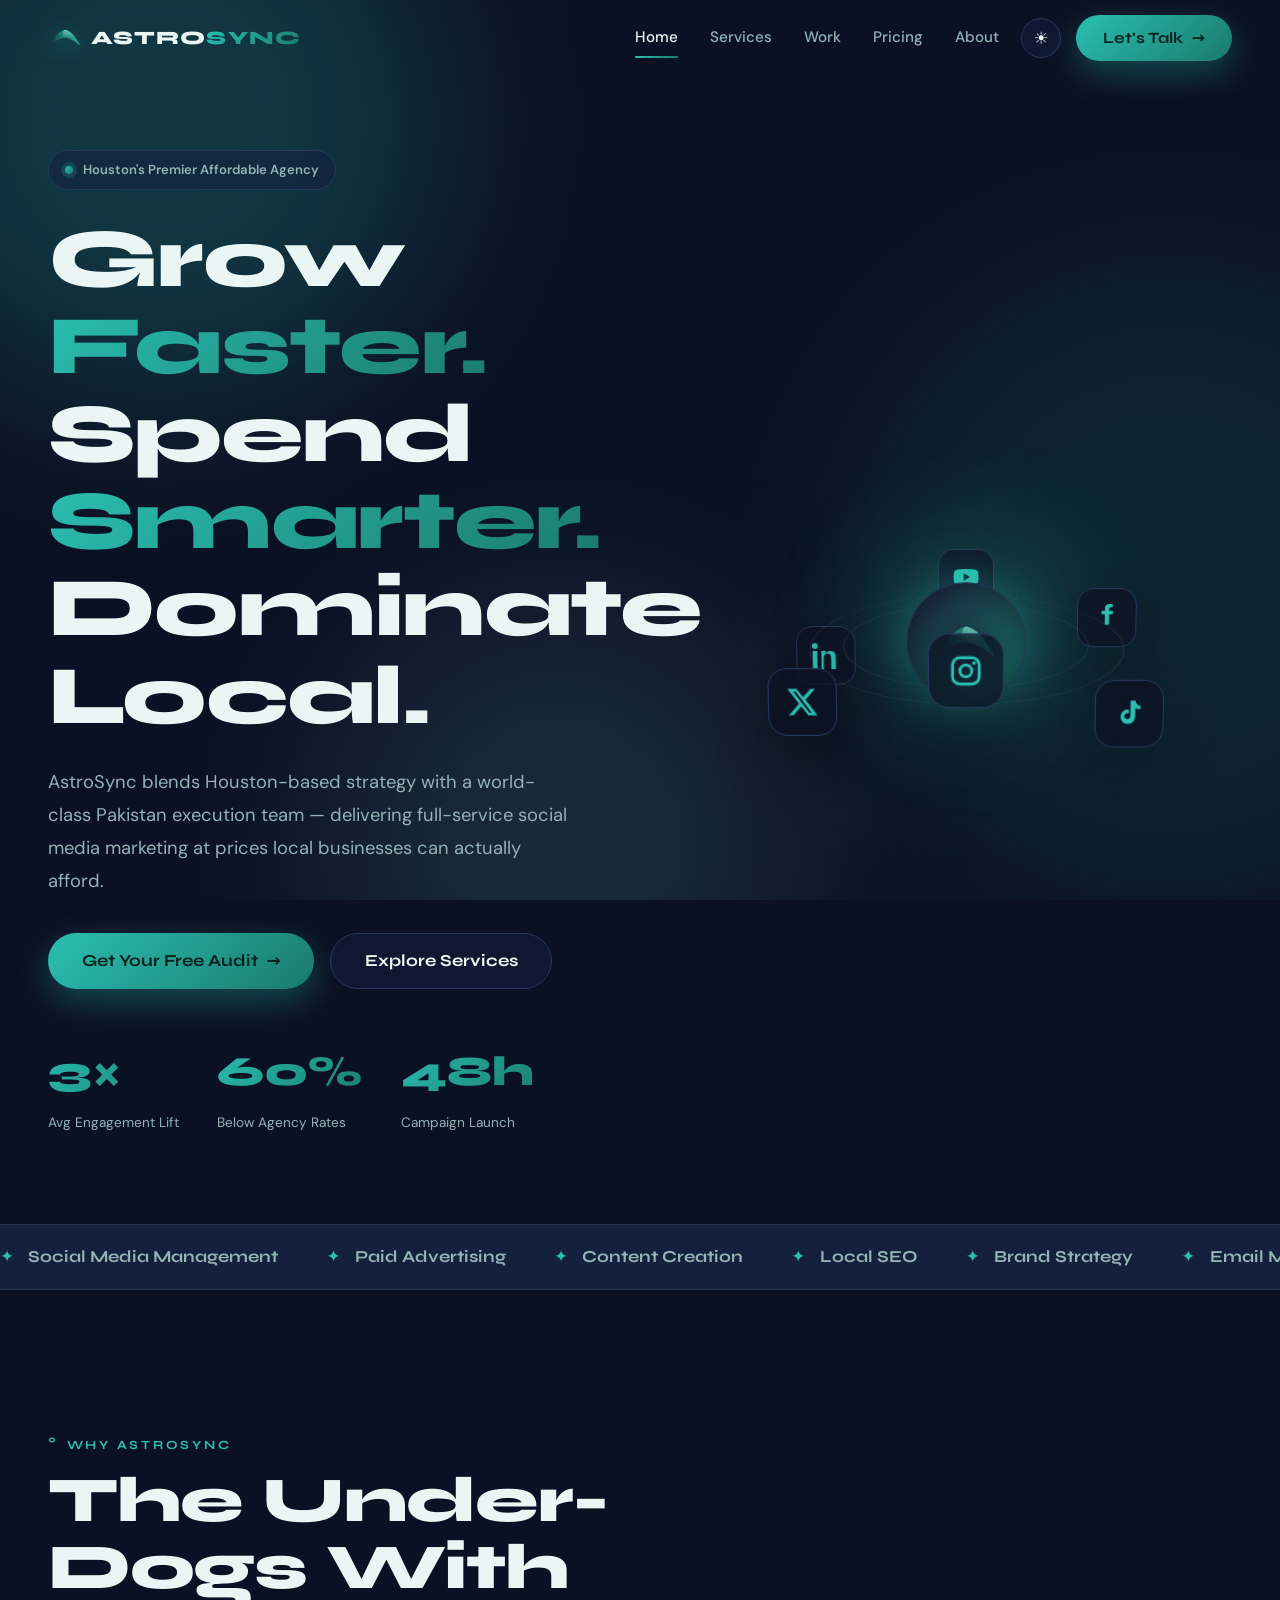
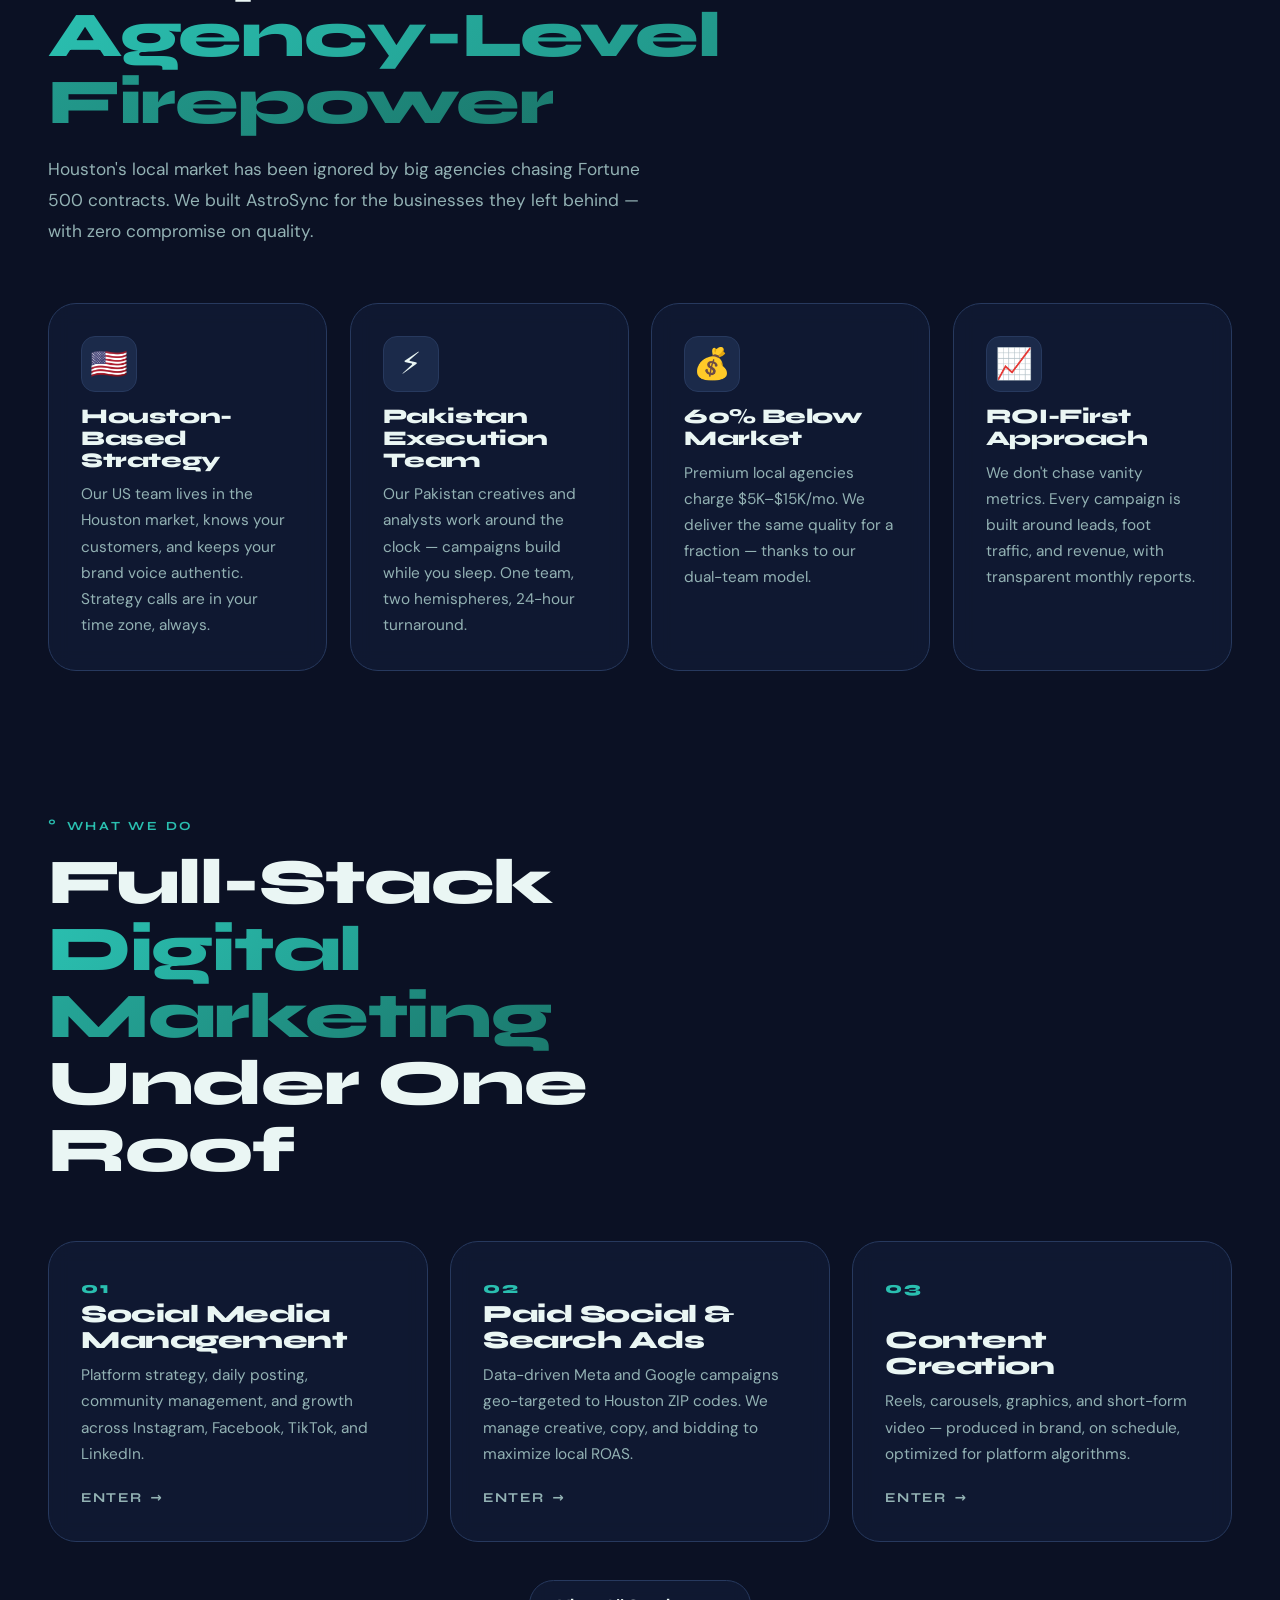
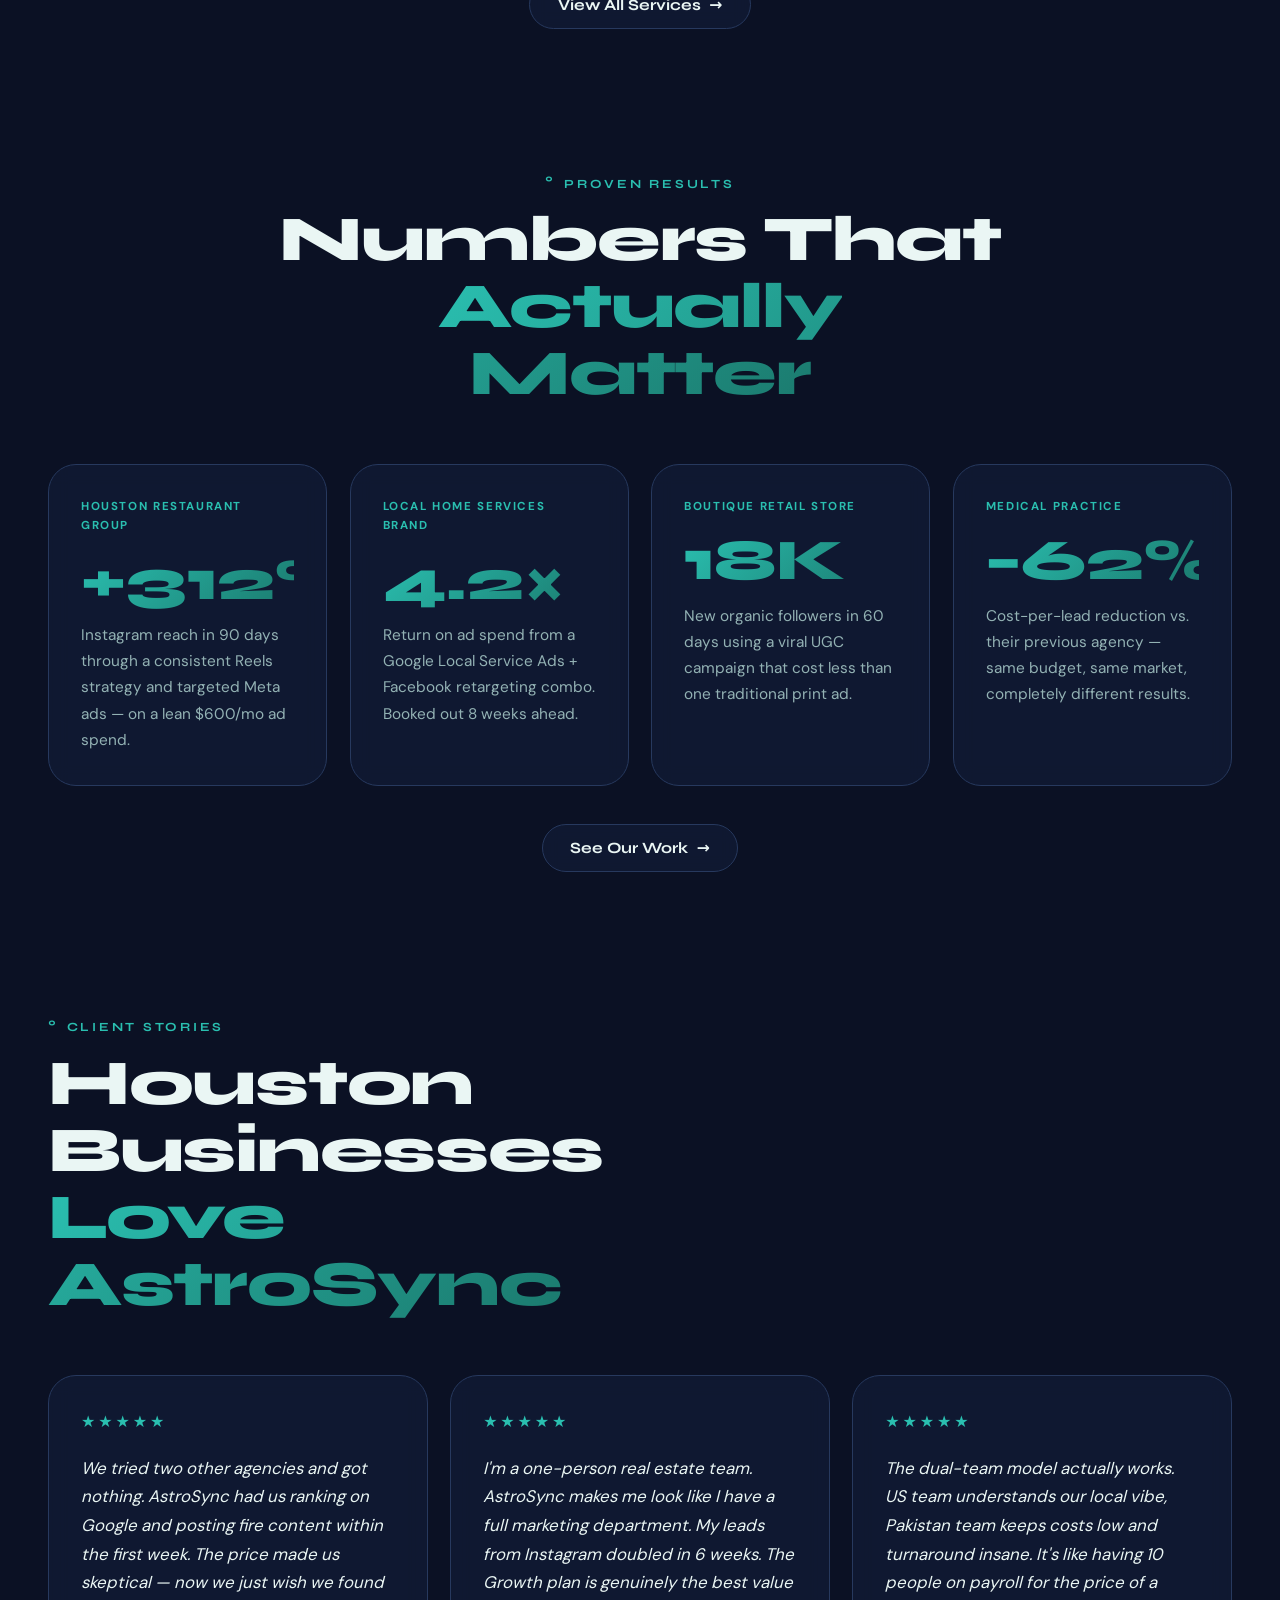
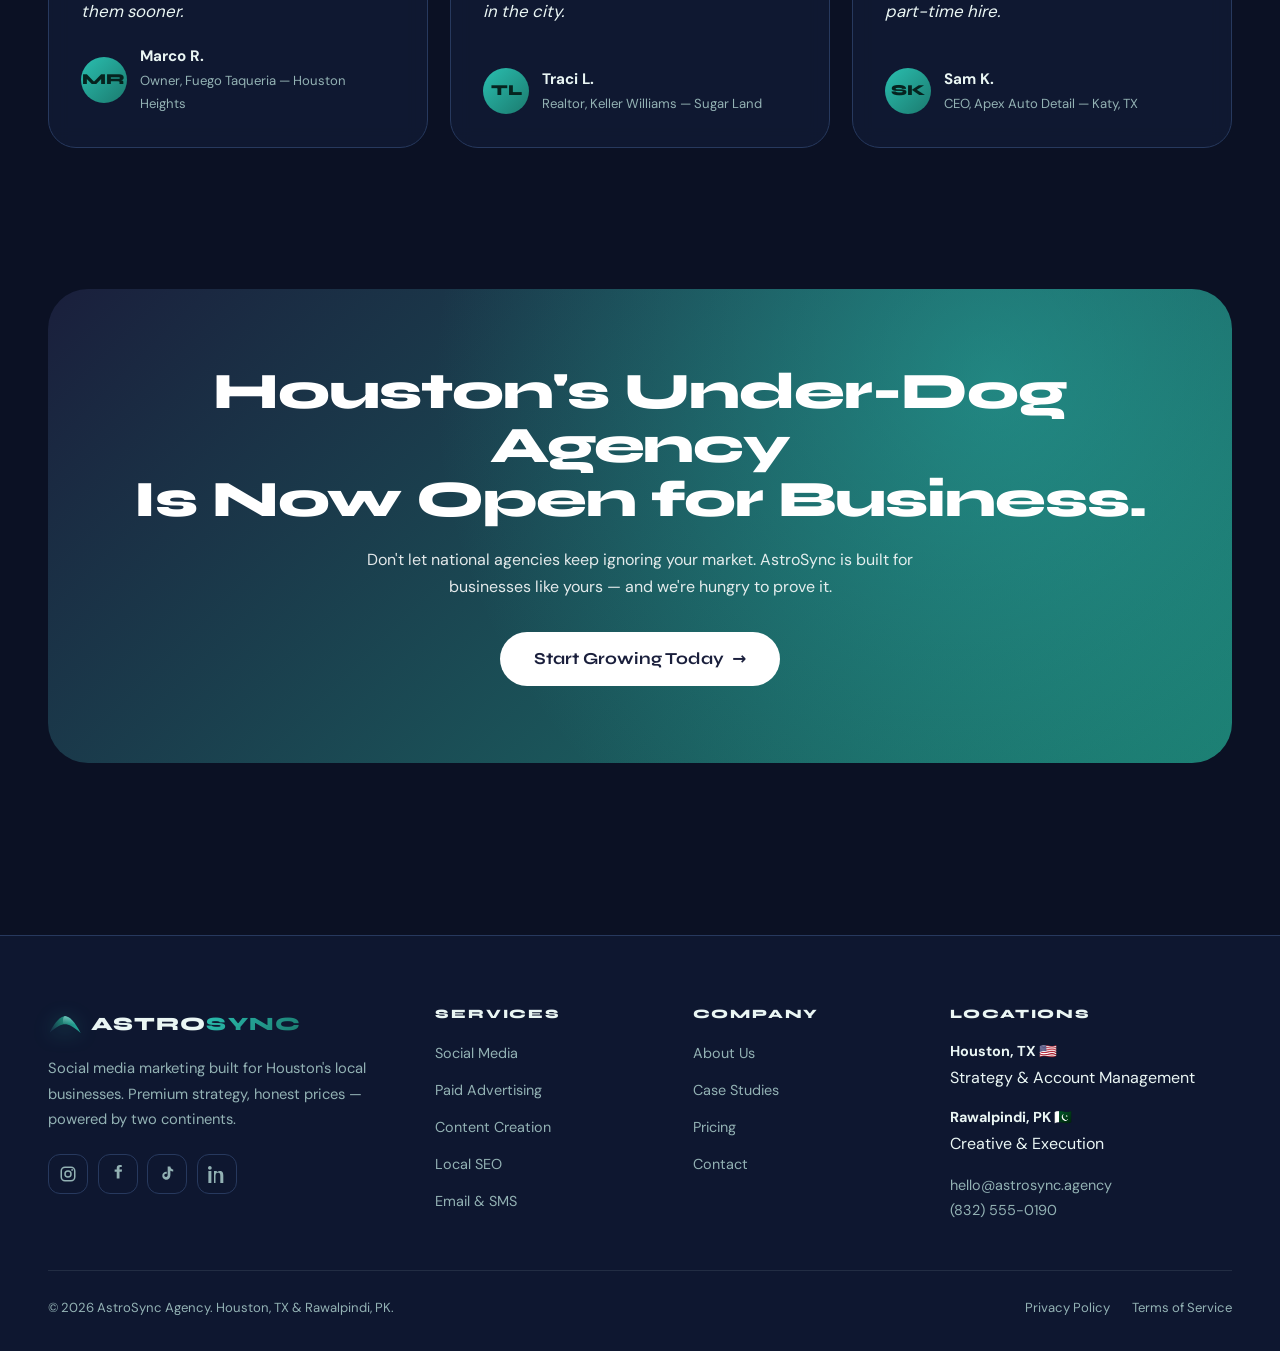
==== index.html @ 9858bcac "Add files via upload" ====
<!DOCTYPE html>
<html lang="en">
<head>
<meta charset="UTF-8">
<meta name="viewport" content="width=device-width, initial-scale=1.0">
<title>AstroSync — Houston Social Media Marketing Agency</title>
<meta name="description" content="AstroSync blends Houston strategy with a world-class execution team — full-service social media marketing at prices local businesses can actually afford.">
<link rel="icon" href="assets/mark.svg">
<script>try{document.documentElement.setAttribute('data-theme',localStorage.getItem('astrosync-theme')||'dark')}catch(e){document.documentElement.setAttribute('data-theme','dark')}</script>
<link rel="stylesheet" href="assets/site.css">
<noscript><style>body{opacity:1!important}</style></noscript>
</head>
<body data-page="home">

<div class="bg-orbs" aria-hidden="true"><span></span><span></span><span></span></div>

<!-- HERO -->
<header class="hero">
  <div class="container">
    <div class="hero-grid">
      <div>
        <div class="badge reveal"><span class="dot"></span><span data-bind="hero.badge">Houston's Premier Affordable Agency</span></div>
        <h1 class="reveal d1" data-rich="hero.title">Grow Faster.</h1>
        <p class="lead reveal d2" data-bind="hero.lead"></p>
        <div class="hero-ctas reveal d3">
          <a class="btn btn-primary btn-lg" data-attr="href:hero.ctaPrimary.href"><span data-bind="hero.ctaPrimary.label">Get Your Free Audit</span> <span class="arr">→</span></a>
          <a class="btn btn-outline btn-lg" data-attr="href:hero.ctaSecondary.href"><span data-bind="hero.ctaSecondary.label">Explore Services</span></a>
        </div>
        <div class="hero-stats" data-list="herostats"></div>
      </div>
      <div class="sphere-stage reveal d2" id="sphere" aria-hidden="true"></div>
    </div>
  </div>
</header>

<!-- TICKER -->
<div class="ticker" data-list="ticker" aria-hidden="true"></div>

<!-- WHY -->
<section class="section">
  <div class="container">
    <div class="section-head reveal">
      <span class="eyebrow" data-bind="why.eyebrow"></span>
      <h2 class="section-title" data-rich="why.title"></h2>
      <p class="section-sub" data-bind="why.sub"></p>
    </div>
    <div class="grid g-4" data-list="why"></div>
  </div>
</section>

<!-- SERVICES TEASER -->
<section class="section" style="padding-top:0">
  <div class="container">
    <div class="section-head reveal">
      <span class="eyebrow" data-bind="services.eyebrow"></span>
      <h2 class="section-title" data-rich="services.title"></h2>
    </div>
    <div class="grid g-3" data-list="services" data-limit="3" data-variant="teaser"></div>
    <div style="text-align:center;margin-top:2.4rem" class="reveal">
      <a class="btn btn-outline" href="services.html">View All Services <span class="arr">→</span></a>
    </div>
  </div>
</section>

<!-- RESULTS -->
<section class="section" style="padding-top:0">
  <div class="container">
    <div class="section-head center reveal">
      <span class="eyebrow" data-bind="results.eyebrow"></span>
      <h2 class="section-title" data-rich="results.title"></h2>
    </div>
    <div class="grid g-4" data-list="results"></div>
    <div style="text-align:center;margin-top:2.4rem" class="reveal">
      <a class="btn btn-outline" href="work.html">See Our Work <span class="arr">→</span></a>
    </div>
  </div>
</section>

<!-- TESTIMONIALS -->
<section class="section" style="padding-top:0">
  <div class="container">
    <div class="section-head reveal">
      <span class="eyebrow" data-bind="testimonials.eyebrow"></span>
      <h2 class="section-title" data-rich="testimonials.title"></h2>
    </div>
    <div class="grid g-3" data-list="testimonials" data-limit="3"></div>
  </div>
</section>

<!-- CTA -->
<section class="section cta-band" style="padding-top:0">
  <div class="container">
    <div class="cta-inner reveal">
      <h2 data-rich="cta.title"></h2>
      <p data-bind="cta.text"></p>
      <a class="btn btn-white btn-lg" data-attr="href:cta.href"><span data-bind="cta.button">Start Growing Today</span> <span class="arr">→</span></a>
    </div>
  </div>
</section>

<script src="assets/content.js"></script>
<script src="assets/site.js"></script>
</body>
</html>
---- assets/site.css ----
@import url('fonts/fonts.css');

/* ============================================================
   ASTROSYNC — design system (teal · navy · mint, matched to logo)
   Dark-first with a light toggle. Shared across all pages.
   Colors are driven by CSS variables so the admin panel can
   override the brand palette at runtime.
   ============================================================ */

:root {
  /* Brand palette (overridable by admin via --brand-* ) */
  --brand-teal:   #2ABFB0;
  --brand-deep:   #1B7A6E;
  --brand-navy:   #1A1F3C;
  --brand-mint:   #E0F4F2;

  --teal:  var(--brand-teal);
  --deep:  var(--brand-deep);
  --navy:  var(--brand-navy);
  --mint:  var(--brand-mint);

  --grad-brand: linear-gradient(135deg, var(--brand-teal), var(--brand-deep));
  --grad-deep:  linear-gradient(135deg, var(--brand-navy), var(--brand-deep));
  --grad-soft:  linear-gradient(135deg, var(--brand-teal), #7AD9CE);

  --font-display: 'Syne', ui-sans-serif, system-ui, sans-serif;
  --font-body:    'DM Sans', ui-sans-serif, system-ui, -apple-system, sans-serif;
  --ease-expo: cubic-bezier(0.16, 1, 0.3, 1);

  --r-sm: 12px; --r-md: 18px; --r-lg: 28px; --r-xl: 40px;
  --maxw: 1240px; --pad: 28px;
}

/* THEME: dark (default) */
:root, [data-theme="dark"] {
  --bg:            #0B1124;
  --bg-2:          #0E1730;
  --surface:       #14203C;
  --surface-raised:#1B2A4A;
  --border:        #27395E;
  --border-soft:   rgba(207,231,228,.10);
  --text:          #EAF6F4;
  --text-muted:    #93B2B4;
  --glass:         rgba(20,32,60,.55);
  --glass-strong:  rgba(11,17,36,.74);
  --shadow:        0 30px 80px rgba(0,0,0,.5);
  --accent:        var(--brand-teal);
  --cta-hover:     var(--brand-deep);
  --orb-1:         rgba(42,191,176,.22);
  --orb-2:         rgba(27,122,110,.20);
  --orb-3:         rgba(122,217,206,.12);
  --brand-ink:     #EAF6F4;       /* wordmark color */
  --on-brand:      #06231F;       /* text on teal buttons */
}

/* THEME: light */
[data-theme="light"] {
  --bg:            #EEF8F8;
  --bg-2:          #FFFFFF;
  --surface:       #FFFFFF;
  --surface-raised:#E0F4F2;
  --border:        #CDE7E4;
  --border-soft:   rgba(26,31,60,.10);
  --text:          #0F1623;
  --text-muted:    #5A7470;
  --glass:         rgba(255,255,255,.66);
  --glass-strong:  rgba(255,255,255,.84);
  --shadow:        0 24px 64px rgba(27,122,110,.18);
  --accent:        var(--brand-deep);
  --cta-hover:     var(--brand-navy);
  --orb-1:         rgba(42,191,176,.16);
  --orb-2:         rgba(27,122,110,.12);
  --orb-3:         rgba(122,217,206,.18);
  --brand-ink:     #1A1F3C;
  --on-brand:      #FFFFFF;
}

/* ---------------- Base ---------------- */
*, *::before, *::after { box-sizing: border-box; margin: 0; padding: 0; }
html { scroll-behavior: smooth; font-size: 16px; -webkit-text-size-adjust: 100%; }
@media (prefers-reduced-motion: reduce) {
  html { scroll-behavior: auto; }
  *, *::before, *::after { animation-duration: .001ms !important; animation-iteration-count: 1 !important; transition-duration: .001ms !important; }
}
body {
  background: var(--bg); color: var(--text); font-family: var(--font-body);
  line-height: 1.7; overflow-x: hidden; -webkit-font-smoothing: antialiased;
  transition: background .5s var(--ease-expo), color .5s var(--ease-expo);
}
img { max-width: 100%; display: block; }
a { color: inherit; text-decoration: none; }
button { cursor: pointer; font-family: inherit; color: inherit; background: none; border: none; }
ul { list-style: none; }
::selection { background: var(--brand-teal); color: #06231F; }
::-webkit-scrollbar { width: 9px; height: 9px; }
::-webkit-scrollbar-track { background: var(--bg-2); }
::-webkit-scrollbar-thumb { background: var(--grad-brand); border-radius: 99px; }

.container { max-width: var(--maxw); margin: 0 auto; padding: 0 var(--pad); }

/* Ambient orbs */
.bg-orbs { position: fixed; inset: 0; z-index: -1; overflow: hidden; pointer-events: none; }
.bg-orbs span { position: absolute; border-radius: 50%; filter: blur(90px); animation: breathe 9s var(--ease-expo) infinite alternate; }
.bg-orbs span:nth-child(1){ width: 560px; height: 560px; background: var(--orb-1); top: -160px; left: -120px; }
.bg-orbs span:nth-child(2){ width: 620px; height: 620px; background: var(--orb-2); top: 30%; right: -200px; animation-delay: -3s; }
.bg-orbs span:nth-child(3){ width: 480px; height: 480px; background: var(--orb-3); bottom: -180px; left: 25%; animation-delay: -6s; }
@keyframes breathe { from { transform: translateY(0) scale(1); opacity: .7; } to { transform: translateY(-30px) scale(1.12); opacity: 1; } }

/* ---------------- Typography ---------------- */
h1, h2, h3, h4 { font-family: var(--font-display); font-weight: 800; line-height: 1.05; letter-spacing: -.02em; }
.grad-text { background: var(--grad-brand); -webkit-background-clip: text; background-clip: text; -webkit-text-fill-color: transparent; color: transparent; }
.eyebrow { display: inline-flex; align-items: center; gap: .5rem; font-family: var(--font-display); font-weight: 700; font-size: .78rem; letter-spacing: .22em; text-transform: uppercase; color: var(--accent); }
.eyebrow::before { content: "°"; font-size: 1.4em; line-height: 0; color: var(--brand-teal); }
.section-title { font-size: clamp(2.1rem, 5.2vw, 4rem); margin: .6rem 0 1.1rem; }
.section-sub { color: var(--text-muted); font-size: 1.08rem; max-width: 620px; line-height: 1.8; }
.section { padding: clamp(72px, 11vw, 150px) 0; position: relative; }
.section-head { max-width: 760px; margin-bottom: 3.5rem; }
.center { text-align: center; margin-inline: auto; }

/* ---------------- Buttons ---------------- */
.btn { display: inline-flex; align-items: center; gap: .55rem; font-family: var(--font-display); font-weight: 700; font-size: .98rem; padding: .95rem 1.7rem; border-radius: 99px; line-height: 1; transition: transform .35s var(--ease-expo), box-shadow .35s var(--ease-expo), background .3s, color .3s, border-color .3s; white-space: nowrap; }
.btn .arr { transition: transform .35s var(--ease-expo); }
.btn:hover .arr { transform: translateX(4px); }
.btn-primary { background: var(--grad-brand); color: var(--on-brand); box-shadow: 0 12px 34px rgba(42,191,176,.32); }
.btn-primary:hover { transform: translateY(-3px); box-shadow: 0 20px 50px rgba(27,122,110,.42); }
.btn-outline { border: 1.5px solid var(--border); color: var(--text); background: var(--glass); backdrop-filter: blur(8px); }
.btn-outline:hover { transform: translateY(-3px); border-color: var(--brand-teal); color: var(--brand-teal); }
.btn-lg { padding: 1.15rem 2.1rem; font-size: 1.05rem; }

/* ---------------- NAV ---------------- */
.site-nav { position: fixed; top: 0; left: 0; right: 0; z-index: 100; transition: background .4s var(--ease-expo), border-color .4s; border-bottom: 1px solid transparent; }
.site-nav.scrolled { background: var(--glass-strong); backdrop-filter: blur(18px) saturate(150%); border-bottom-color: var(--border-soft); }
.nav-inner { display: flex; align-items: center; gap: 1.4rem; height: 76px; }
.brand { display: flex; align-items: center; gap: .55rem; margin-right: auto; }
.brand-mark { width: 34px; height: auto; filter: drop-shadow(0 4px 10px rgba(42,191,176,.35)); }
.brand-name { font-family: var(--font-display); font-weight: 800; font-size: 1.18rem; letter-spacing: .06em; color: var(--brand-ink); }
.nav-links { display: flex; align-items: center; gap: 2rem; }
.nav-links a { font-size: .95rem; font-weight: 500; color: var(--text-muted); position: relative; padding: .3rem 0; transition: color .3s; }
.nav-links a::after { content: ""; position: absolute; left: 0; bottom: -2px; height: 2px; width: 0; background: var(--grad-brand); border-radius: 2px; transition: width .35s var(--ease-expo); }
.nav-links a:hover, .nav-links a.active { color: var(--text); }
.nav-links a:hover::after, .nav-links a.active::after { width: 100%; }
.nav-actions { display: flex; align-items: center; gap: .9rem; }
.theme-toggle { width: 40px; height: 40px; border-radius: 50%; display: grid; place-items: center; border: 1px solid var(--border); background: var(--glass); font-size: 1.05rem; transition: transform .4s var(--ease-expo), border-color .3s; }
.theme-toggle:hover { transform: rotate(-20deg) scale(1.08); border-color: var(--brand-teal); }
.hamburger { display: none; flex-direction: column; gap: 5px; width: 44px; height: 44px; align-items: center; justify-content: center; }
.hamburger span { width: 24px; height: 2px; background: var(--text); border-radius: 2px; transition: transform .35s var(--ease-expo), opacity .25s; }
.hamburger.open span:nth-child(1){ transform: translateY(7px) rotate(45deg); }
.hamburger.open span:nth-child(2){ opacity: 0; }
.hamburger.open span:nth-child(3){ transform: translateY(-7px) rotate(-45deg); }

/* drawer */
.drawer { position: fixed; inset: 0; z-index: 200; visibility: hidden; }
.drawer.open { visibility: visible; }
.drawer-backdrop { position: absolute; inset: 0; background: rgba(0,0,0,.6); opacity: 0; transition: opacity .4s; backdrop-filter: blur(2px); }
.drawer.open .drawer-backdrop { opacity: 1; }
.drawer-panel { position: absolute; top: 0; right: 0; height: 100%; width: min(86vw, 360px); background: var(--bg-2); border-left: 1px solid var(--border); padding: 5.5rem 2rem 2rem; display: flex; flex-direction: column; gap: .4rem; transform: translateX(100%); transition: transform .5s var(--ease-expo); }
.drawer.open .drawer-panel { transform: translateX(0); }
.drawer-panel a { font-family: var(--font-display); font-weight: 700; font-size: 1.5rem; padding: .7rem 0; color: var(--text); border-bottom: 1px solid var(--border-soft); }
.drawer-panel a.active { color: var(--brand-teal); }
.drawer-close { position: absolute; top: 1.6rem; right: 1.6rem; font-size: 1.6rem; color: var(--text-muted); }
.drawer-panel .btn { margin-top: 1.4rem; justify-content: center; }

/* ---------------- Hero ---------------- */
.hero { position: relative; padding: 150px 0 90px; overflow: hidden; }
.hero-grid { display: grid; grid-template-columns: 1.1fr .9fr; gap: 3rem; align-items: center; }
.badge { display: inline-flex; align-items: center; gap: .6rem; padding: .5rem 1rem; border-radius: 99px; background: var(--glass); border: 1px solid var(--border); font-size: .82rem; font-weight: 600; color: var(--text-muted); margin-bottom: 1.6rem; backdrop-filter: blur(8px); }
.badge .dot { width: 8px; height: 8px; border-radius: 50%; background: var(--grad-brand); box-shadow: 0 0 0 4px rgba(42,191,176,.18); animation: pulse 2s infinite; }
@keyframes pulse { 50% { box-shadow: 0 0 0 9px rgba(42,191,176,0); } }
.hero h1 { font-size: clamp(2.6rem, 6.6vw, 5.2rem); }
.hero p.lead { color: var(--text-muted); font-size: 1.15rem; max-width: 520px; margin: 1.6rem 0 2.2rem; line-height: 1.8; }
.hero-ctas { display: flex; gap: 1rem; flex-wrap: wrap; }
.hero-stats { display: flex; gap: 2.4rem; margin-top: 3rem; flex-wrap: wrap; }
.stat .num { font-family: var(--font-display); font-weight: 800; font-size: clamp(1.8rem, 4vw, 2.6rem); background: var(--grad-brand); -webkit-background-clip: text; background-clip: text; -webkit-text-fill-color: transparent; }
.stat .label { color: var(--text-muted); font-size: .85rem; margin-top: .2rem; }

/* ---------------- 3D social sphere (hero) ---------------- */
.sphere-stage { perspective: 1100px; width: min(100%, 460px); aspect-ratio: 1; margin-inline: auto; display: grid; place-items: center; position: relative; }
.sphere-stage::before { content: ""; position: absolute; inset: 12%; border-radius: 50%; background: radial-gradient(circle at 50% 45%, var(--orb-1), transparent 65%); filter: blur(30px); }
.sphere { position: relative; width: 78%; height: 78%; transform-style: preserve-3d; transform: rotateX(-8deg); }
.orbit { position: absolute; inset: 0; transform-style: preserve-3d; animation: orbitspin 26s linear infinite; }
.orbit-item { position: absolute; top: 50%; left: 50%; width: 64px; height: 64px; margin: -32px; transform-style: preserve-3d; transform: rotateY(var(--a)) translateZ(var(--r, 175px)) translateY(var(--y, 0px)); }
.orbit-badge { width: 100%; height: 100%; transform: rotateY(calc(-1 * var(--a))); animation: orbitspin-rev 26s linear infinite; }
.sphere:hover .orbit, .sphere:hover .orbit-badge { animation-play-state: paused; }
@keyframes orbitspin { to { transform: rotateY(360deg); } }
@keyframes orbitspin-rev { to { transform: rotateY(-360deg); } }
.social-badge { width: 100%; height: 100%; border-radius: 18px; display: grid; place-items: center; background: var(--glass-strong); border: 1px solid var(--border); box-shadow: var(--shadow); backdrop-filter: blur(8px); transition: transform .3s var(--ease-expo); }
.social-badge:hover { transform: scale(1.12); }
.social-badge svg { width: 30px; height: 30px; }
.sphere-core { position: absolute; top: 50%; left: 50%; width: 120px; height: 120px; margin: -60px; border-radius: 50%; display: grid; place-items: center; background: var(--grad-deep); border: 1px solid var(--border); box-shadow: 0 0 50px rgba(42,191,176,.45), inset 0 0 30px rgba(0,0,0,.4); transform: translateZ(0); }
.sphere-core img { width: 64px; filter: drop-shadow(0 4px 10px rgba(0,0,0,.4)); }
.sphere-ring { position: absolute; inset: 4%; border: 1px solid var(--border-soft); border-radius: 50%; transform: rotateX(78deg); }
.sphere-ring.b { inset: 14%; transform: rotateX(78deg) rotateZ(60deg); }

/* page header (interior pages) */
.page-header { padding: 150px 0 30px; text-align: center; }
.page-header h1 { font-size: clamp(2.4rem, 6vw, 4.6rem); margin: .8rem auto 1.2rem; max-width: 14ch; }
.page-header p { color: var(--text-muted); font-size: 1.12rem; max-width: 600px; margin: 0 auto; }

/* ---------------- Ticker ---------------- */
.ticker { overflow: hidden; border-block: 1px solid var(--border-soft); padding: 1.1rem 0; background: var(--surface); }
.ticker-track { display: flex; gap: 3rem; width: max-content; animation: marquee 32s linear infinite; }
.ticker:hover .ticker-track { animation-play-state: paused; }
.ticker-item { display: inline-flex; align-items: center; gap: .9rem; font-family: var(--font-display); font-weight: 700; font-size: 1.05rem; color: var(--text-muted); white-space: nowrap; }
.ticker-item b { color: var(--brand-teal); }
@keyframes marquee { to { transform: translateX(-50%); } }

/* ---------------- Cards / grids ---------------- */
.grid { display: grid; gap: 1.4rem; }
.g-2 { grid-template-columns: repeat(2, 1fr); }
.g-3 { grid-template-columns: repeat(3, 1fr); }
.g-4 { grid-template-columns: repeat(4, 1fr); }
.card { background: var(--glass); border: 1px solid var(--border); border-radius: var(--r-lg); padding: 2rem; position: relative; overflow: hidden; backdrop-filter: blur(10px); transition: transform .45s var(--ease-expo), border-color .4s, box-shadow .45s var(--ease-expo); }
.card::before { content: ""; position: absolute; inset: 0; border-radius: inherit; padding: 1px; background: var(--grad-brand); -webkit-mask: linear-gradient(#000 0 0) content-box, linear-gradient(#000 0 0); -webkit-mask-composite: xor; mask-composite: exclude; opacity: 0; transition: opacity .4s; }
.card:hover { transform: translateY(-6px); box-shadow: var(--shadow); }
.card:hover::before { opacity: 1; }
.card h3 { font-size: 1.3rem; margin: .9rem 0 .6rem; }
.card p { color: var(--text-muted); font-size: .96rem; }
.card .icon { font-size: 1.9rem; width: 56px; height: 56px; border-radius: 14px; display: grid; place-items: center; background: var(--surface-raised); border: 1px solid var(--border); }

.svc-card { display: flex; flex-direction: column; min-height: 260px; }
.svc-num { font-family: var(--font-display); font-weight: 800; font-size: 1rem; color: var(--accent); letter-spacing: .1em; }
.svc-card h3 { margin-top: auto; font-size: 1.55rem; }
.svc-enter { display: inline-flex; align-items: center; gap: .5rem; margin-top: 1.2rem; font-family: var(--font-display); font-weight: 700; font-size: .85rem; letter-spacing: .12em; color: var(--text-muted); transition: color .3s, gap .3s var(--ease-expo); }
.svc-card:hover .svc-enter { color: var(--brand-teal); gap: .9rem; }
.tag { position: absolute; top: 1.4rem; right: 1.4rem; font-size: .68rem; font-weight: 700; letter-spacing: .08em; text-transform: uppercase; padding: .3rem .7rem; border-radius: 99px; background: var(--grad-brand); color: var(--on-brand); }

.stat-card .big { font-family: var(--font-display); font-weight: 800; font-size: clamp(2.6rem, 6vw, 3.6rem); background: var(--grad-brand); -webkit-background-clip: text; background-clip: text; -webkit-text-fill-color: transparent; line-height: 1; }
.stat-card .ctx { font-size: .72rem; letter-spacing: .14em; text-transform: uppercase; color: var(--accent); font-weight: 700; margin-bottom: 1rem; }

.steps { display: grid; gap: 1.2rem; }
.step { position: relative; padding-left: 5rem; }
.step .n { position: absolute; left: 0; top: 0; width: 56px; height: 56px; border-radius: 16px; display: grid; place-items: center; font-family: var(--font-display); font-weight: 800; font-size: 1.3rem; background: var(--surface); border: 1px solid var(--border); color: var(--accent); }
.step h3 { font-size: 1.3rem; margin-bottom: .4rem; }
.step p { color: var(--text-muted); }

.quote-card { display: flex; flex-direction: column; gap: 1.2rem; }
.stars { color: var(--brand-teal); letter-spacing: .18em; font-size: 1rem; }
.quote-card blockquote { font-size: 1.05rem; line-height: 1.7; color: var(--text); font-style: italic; }
.who { display: flex; align-items: center; gap: .8rem; margin-top: auto; }
.avatar { width: 46px; height: 46px; border-radius: 50%; display: grid; place-items: center; font-family: var(--font-display); font-weight: 800; color: var(--on-brand); background: var(--grad-brand); font-size: .95rem; }
.who .name { font-weight: 700; font-size: .95rem; }
.who .role { color: var(--text-muted); font-size: .82rem; }

.price-card { display: flex; flex-direction: column; }
.price-card.featured { border-color: var(--brand-teal); box-shadow: 0 0 0 1px var(--brand-teal), 0 24px 60px rgba(42,191,176,.2); transform: scale(1.03); }
.price-card.featured:hover { transform: scale(1.03) translateY(-6px); }
.plan-name { font-family: var(--font-display); font-weight: 700; font-size: 1rem; letter-spacing: .14em; text-transform: uppercase; color: var(--accent); }
.price { font-family: var(--font-display); font-weight: 800; font-size: 3.2rem; margin: .6rem 0 .1rem; line-height: 1; }
.price sup { font-size: 1.3rem; vertical-align: super; color: var(--text-muted); }
.per { color: var(--text-muted); font-size: .88rem; }
.feat-list { display: flex; flex-direction: column; gap: .7rem; margin: 1.6rem 0; }
.feat-list li { display: flex; align-items: flex-start; gap: .6rem; font-size: .95rem; color: var(--text-muted); }
.feat-list li::before { content: "✦"; color: var(--brand-teal); flex-shrink: 0; }
.price-card .btn { margin-top: auto; justify-content: center; }
.badge-pop { position: absolute; top: 1.2rem; right: 1.2rem; font-size: .66rem; font-weight: 700; letter-spacing: .1em; text-transform: uppercase; padding: .3rem .7rem; border-radius: 99px; background: var(--grad-brand); color: var(--on-brand); }

.faq { max-width: 800px; margin: 0 auto; display: flex; flex-direction: column; gap: .8rem; }
.faq-item { background: var(--glass); border: 1px solid var(--border); border-radius: var(--r-md); overflow: hidden; }
.faq-q { width: 100%; text-align: left; padding: 1.3rem 1.5rem; font-family: var(--font-display); font-weight: 700; font-size: 1.05rem; display: flex; justify-content: space-between; align-items: center; gap: 1rem; }
.faq-q .pm { color: var(--brand-teal); font-size: 1.4rem; transition: transform .35s var(--ease-expo); flex-shrink: 0; }
.faq-item.open .faq-q .pm { transform: rotate(45deg); }
.faq-a { max-height: 0; overflow: hidden; transition: max-height .4s var(--ease-expo); }
.faq-a p { padding: 0 1.5rem 1.4rem; color: var(--text-muted); }

.contact-grid { display: grid; grid-template-columns: .9fr 1.1fr; gap: 3rem; align-items: start; }
.info-row { display: flex; gap: .9rem; align-items: flex-start; margin-bottom: 1.2rem; }
.info-row .ico { width: 44px; height: 44px; border-radius: 12px; flex-shrink: 0; display: grid; place-items: center; background: var(--grad-brand); font-size: 1.1rem; }
.info-row b { display: block; font-size: .95rem; }
.info-row span { color: var(--text-muted); font-size: .85rem; }
.form { background: var(--glass); border: 1px solid var(--border); border-radius: var(--r-lg); padding: 2.2rem; backdrop-filter: blur(10px); }
.form-row { display: grid; grid-template-columns: 1fr 1fr; gap: 1rem; }
.field { display: flex; flex-direction: column; gap: .4rem; margin-bottom: 1.1rem; }
.field label { font-size: .82rem; font-weight: 600; color: var(--text-muted); }
.field input, .field select, .field textarea { background: var(--bg-2); border: 1px solid var(--border); border-radius: var(--r-sm); padding: .85rem 1rem; color: var(--text); font-family: inherit; font-size: .95rem; transition: border-color .3s, box-shadow .3s; }
.field textarea { min-height: 120px; resize: vertical; }
.field input:focus, .field select:focus, .field textarea:focus { outline: none; border-color: var(--brand-teal); box-shadow: 0 0 0 3px rgba(42,191,176,.18); }
.field.invalid input, .field.invalid select { border-color: #E8294A; }
.btn-submit { width: 100%; justify-content: center; background: var(--grad-brand); color: var(--on-brand); }
.btn-submit:hover { transform: translateY(-2px); box-shadow: 0 16px 40px rgba(42,191,176,.34); }
.btn-submit:disabled { opacity: 1; cursor: default; }

.cta-band { position: relative; overflow: hidden; }
.cta-inner { background: var(--grad-deep); border-radius: var(--r-xl); padding: clamp(3rem, 6vw, 5rem); text-align: center; position: relative; overflow: hidden; }
.cta-inner::after { content: ""; position: absolute; inset: 0; background: radial-gradient(circle at 80% 20%, rgba(42,191,176,.45), transparent 55%); }
.cta-inner > * { position: relative; z-index: 1; }
.cta-inner h2 { color: #fff; font-size: clamp(1.9rem, 4.6vw, 3.2rem); }
.cta-inner p { color: rgba(255,255,255,.88); max-width: 560px; margin: 1.2rem auto 2rem; }
.btn-white { background: #fff; color: var(--brand-navy); }
.btn-white:hover { transform: translateY(-3px); box-shadow: 0 18px 44px rgba(0,0,0,.3); }

.split { display: grid; grid-template-columns: 1fr 1fr; gap: 2.5rem; align-items: center; }
.team-card { background: var(--glass); border: 1px solid var(--border); border-radius: var(--r-lg); padding: 2rem; }
.team-card .flag { font-size: 2.4rem; }
.team-card h3 { margin: .8rem 0 .4rem; }
.value-row { display: flex; gap: 1rem; padding: 1.2rem 0; border-bottom: 1px solid var(--border-soft); }
.value-row .vn { font-family: var(--font-display); font-weight: 800; color: var(--accent); font-size: 1.1rem; flex-shrink: 0; width: 2.5rem; }

/* ---------------- Footer ---------------- */
.site-footer { background: var(--bg-2); border-top: 1px solid var(--border); padding: 4.5rem 0 2rem; margin-top: 2rem; }
.footer-top { display: grid; grid-template-columns: 1.6fr 1fr 1fr 1.3fr; gap: 2.5rem; }
.footer-tag { color: var(--text-muted); font-size: .92rem; margin: 1rem 0 1.4rem; max-width: 320px; }
.socials { display: flex; gap: .6rem; }
.socials a { width: 40px; height: 40px; border-radius: 12px; display: grid; place-items: center; border: 1px solid var(--border); color: var(--text-muted); transition: transform .35s var(--ease-expo), background .3s, color .3s, border-color .3s; }
.socials a svg { width: 18px; height: 18px; }
.socials a:hover { transform: translateY(-3px); background: var(--grad-brand); color: var(--on-brand); border-color: transparent; }
.footer-col h4 { font-size: .8rem; letter-spacing: .14em; text-transform: uppercase; color: var(--text); margin-bottom: 1.1rem; }
.footer-col ul { display: flex; flex-direction: column; gap: .6rem; }
.footer-col a, .footer-col p { color: var(--text-muted); font-size: .9rem; transition: color .3s; }
.footer-col a:hover { color: var(--brand-teal); }
.loc b { display: block; color: var(--text); font-size: .9rem; }
.footer-bottom { display: flex; justify-content: space-between; align-items: center; gap: 1rem; margin-top: 3rem; padding-top: 1.6rem; border-top: 1px solid var(--border-soft); flex-wrap: wrap; }
.footer-bottom p, .footer-bottom a { color: var(--text-muted); font-size: .82rem; }
.footer-links { display: flex; gap: 1.4rem; }

/* ---------------- Reveal + page load ---------------- */
.reveal { opacity: 0; transform: translateY(28px); transition: opacity .8s var(--ease-expo), transform .8s var(--ease-expo); }
.reveal.in { opacity: 1; transform: none; }
.d1 { transition-delay: .06s; } .d2 { transition-delay: .12s; } .d3 { transition-delay: .18s; }
.d4 { transition-delay: .24s; } .d5 { transition-delay: .30s; }
body { opacity: 0; transition: opacity .5s var(--ease-expo); }
body.loaded { opacity: 1; }
body.leaving { opacity: 0; }

/* ---------------- Responsive ---------------- */
@media (max-width: 980px) {
  .hero-grid { grid-template-columns: 1fr; }
  .sphere-stage { order: -1; max-width: 360px; }
  .contact-grid, .split { grid-template-columns: 1fr; }
  .g-4 { grid-template-columns: repeat(2, 1fr); }
  .footer-top { grid-template-columns: 1fr 1fr; }
}
@media (max-width: 860px) {
  .nav-links, .nav-actions .desktop-cta { display: none; }
  .hamburger { display: flex; }
}
@media (max-width: 620px) {
  .g-2, .g-3, .g-4 { grid-template-columns: 1fr; }
  .form-row { grid-template-columns: 1fr; }
  .footer-top { grid-template-columns: 1fr; }
  .price-card.featured { transform: none; }
  .price-card.featured:hover { transform: translateY(-6px); }
  .hero-stats { gap: 1.6rem; }
}
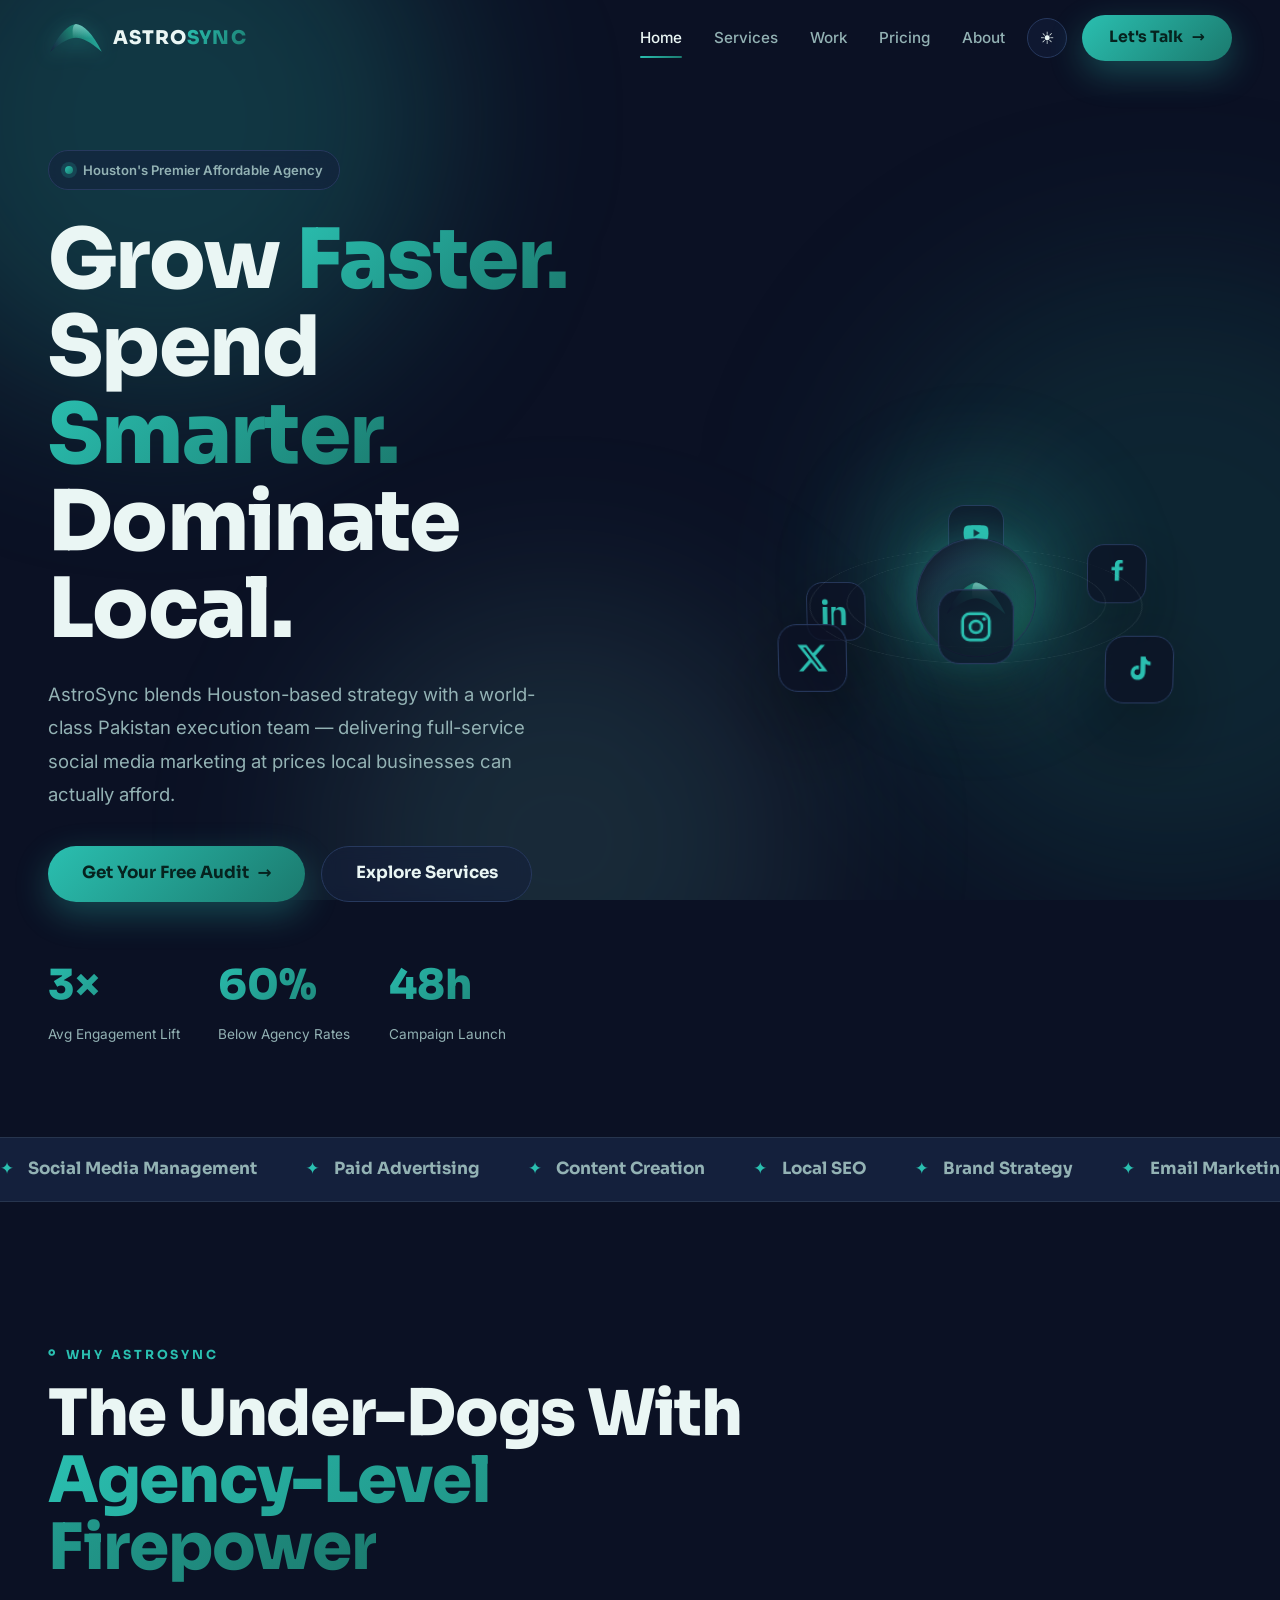
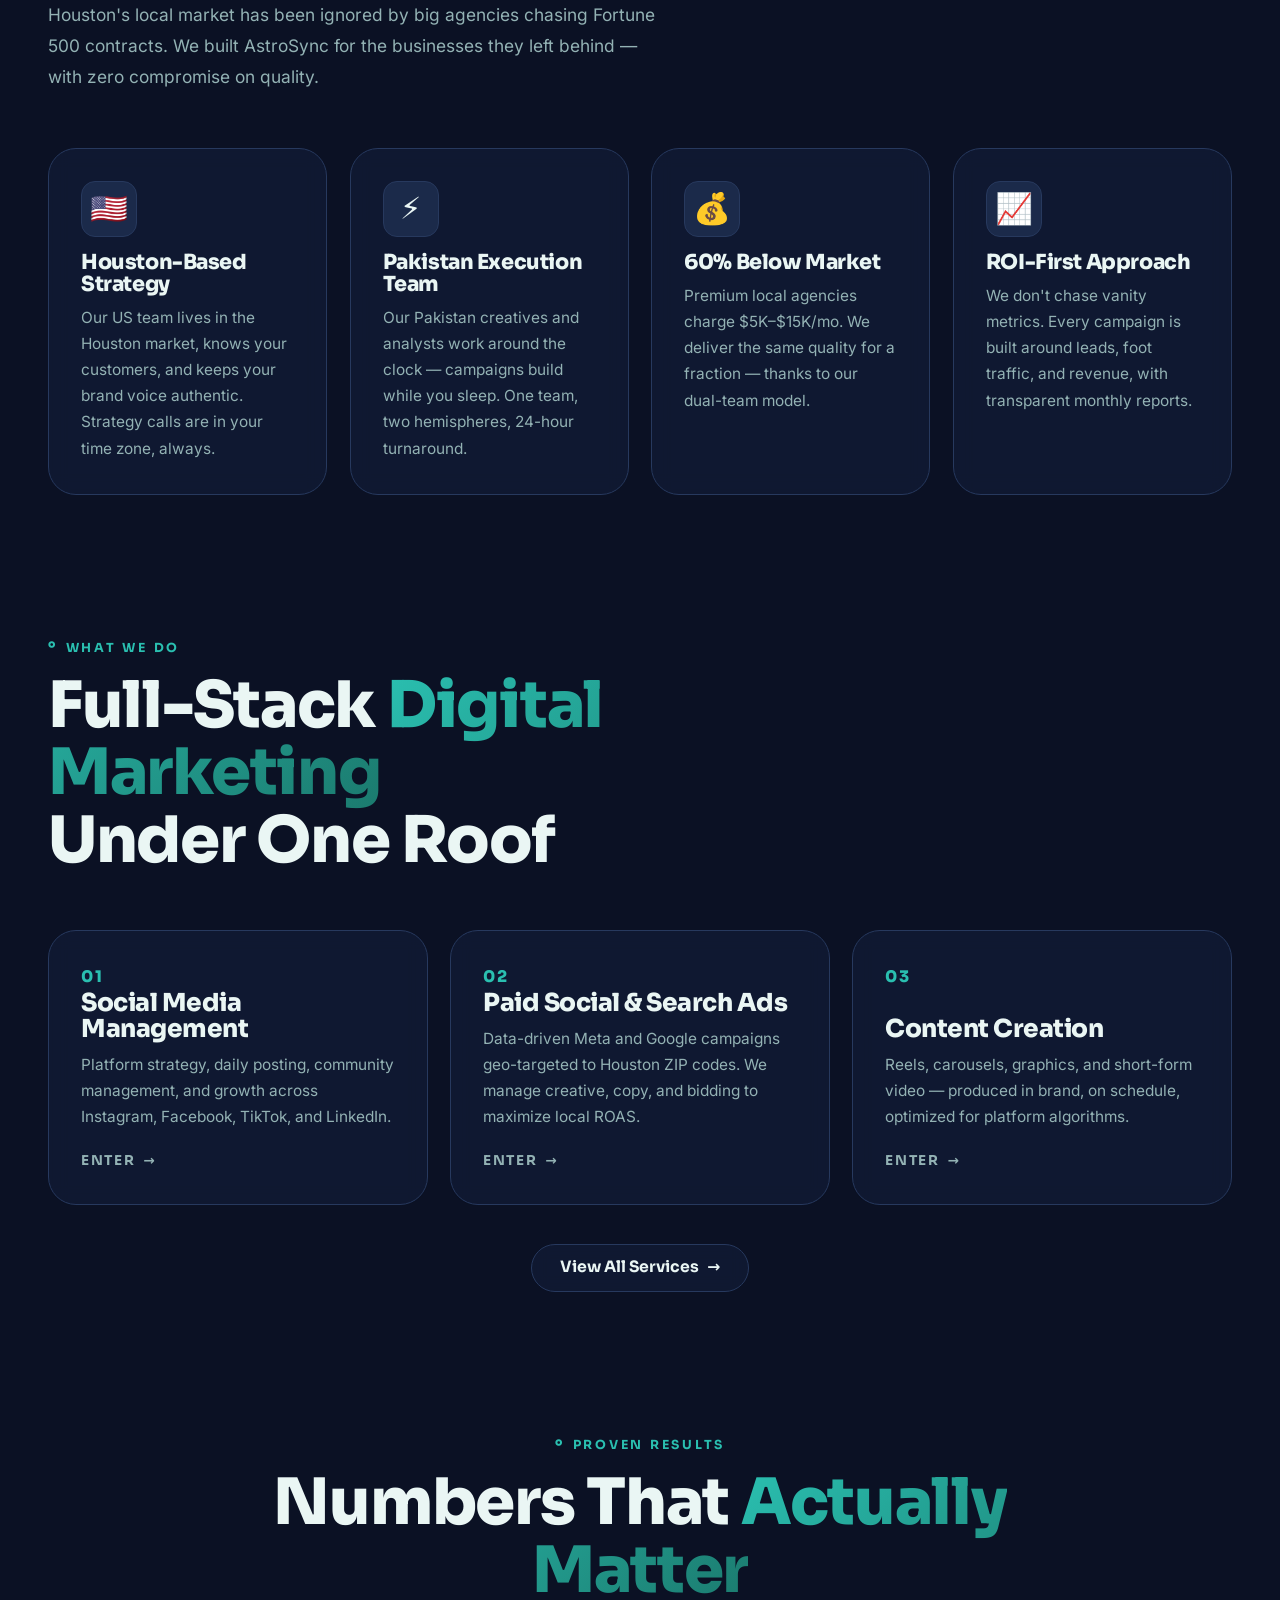
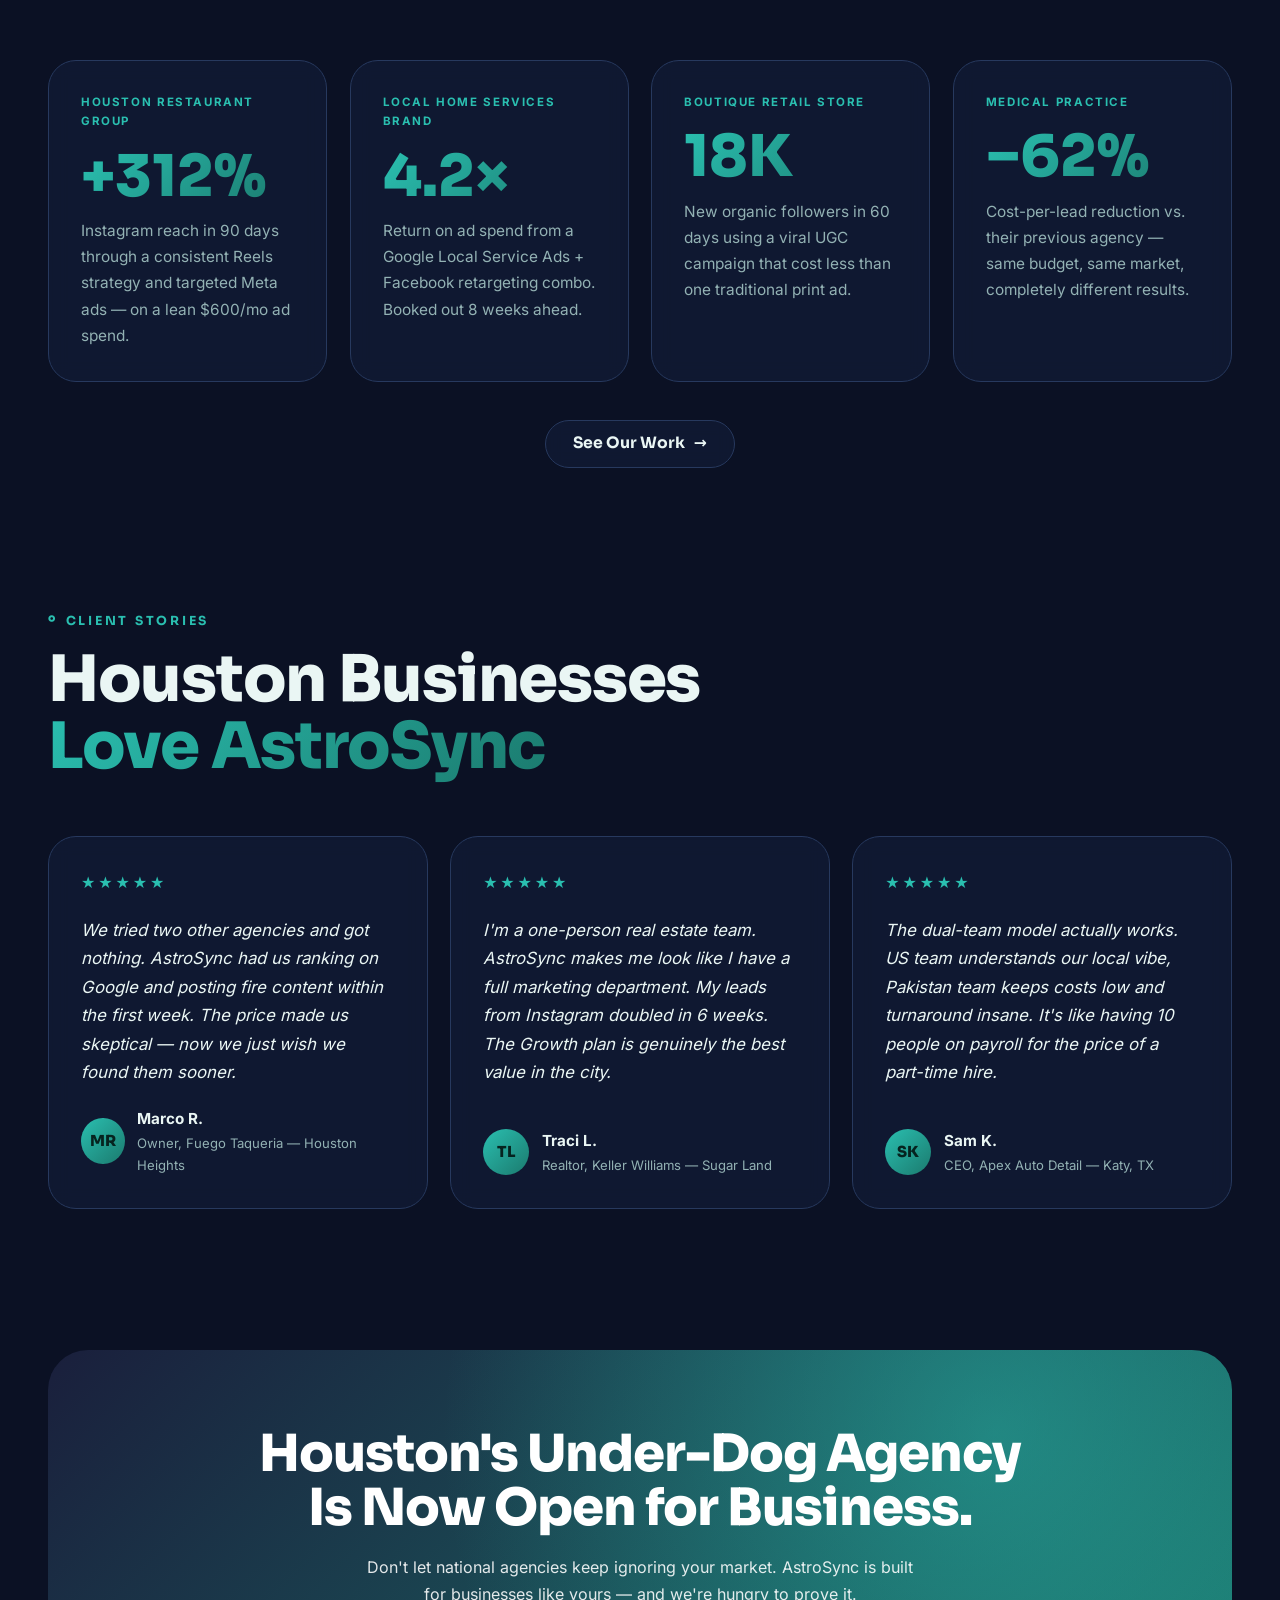
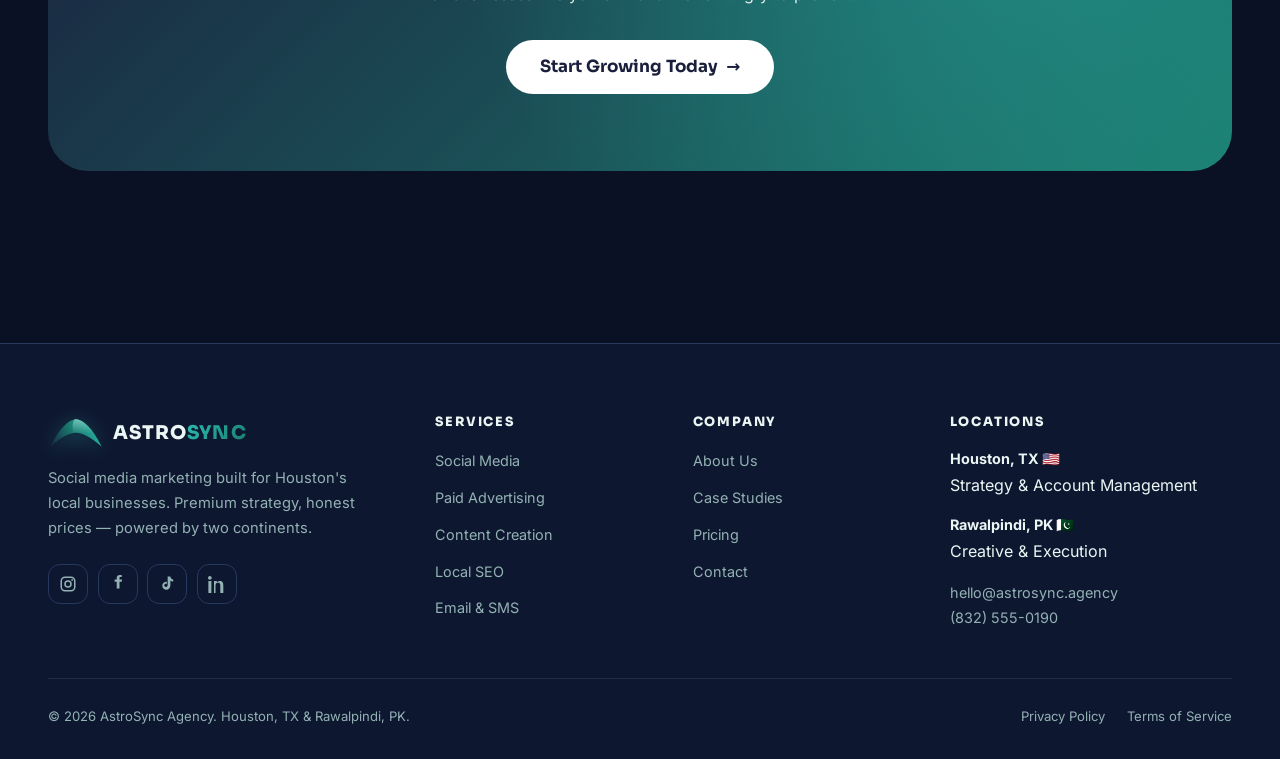
==== commit 775c1e1c: "Add Shopify-style admin layout builder" ====
--- a/index.html
+++ b/index.html
@@ -14,89 +14,8 @@
 
 <div class="bg-orbs" aria-hidden="true"><span></span><span></span><span></span></div>
 
-<!-- HERO -->
-<header class="hero">
-  <div class="container">
-    <div class="hero-grid">
-      <div>
-        <div class="badge reveal"><span class="dot"></span><span data-bind="hero.badge">Houston's Premier Affordable Agency</span></div>
-        <h1 class="reveal d1" data-rich="hero.title">Grow Faster.</h1>
-        <p class="lead reveal d2" data-bind="hero.lead"></p>
-        <div class="hero-ctas reveal d3">
-          <a class="btn btn-primary btn-lg" data-attr="href:hero.ctaPrimary.href"><span data-bind="hero.ctaPrimary.label">Get Your Free Audit</span> <span class="arr">→</span></a>
-          <a class="btn btn-outline btn-lg" data-attr="href:hero.ctaSecondary.href"><span data-bind="hero.ctaSecondary.label">Explore Services</span></a>
-        </div>
-        <div class="hero-stats" data-list="herostats"></div>
-      </div>
-      <div class="sphere-stage reveal d2" id="sphere" aria-hidden="true"></div>
-    </div>
-  </div>
-</header>
-
-<!-- TICKER -->
-<div class="ticker" data-list="ticker" aria-hidden="true"></div>
-
-<!-- WHY -->
-<section class="section">
-  <div class="container">
-    <div class="section-head reveal">
-      <span class="eyebrow" data-bind="why.eyebrow"></span>
-      <h2 class="section-title" data-rich="why.title"></h2>
-      <p class="section-sub" data-bind="why.sub"></p>
-    </div>
-    <div class="grid g-4" data-list="why"></div>
-  </div>
-</section>
-
-<!-- SERVICES TEASER -->
-<section class="section" style="padding-top:0">
-  <div class="container">
-    <div class="section-head reveal">
-      <span class="eyebrow" data-bind="services.eyebrow"></span>
-      <h2 class="section-title" data-rich="services.title"></h2>
-    </div>
-    <div class="grid g-3" data-list="services" data-limit="3" data-variant="teaser"></div>
-    <div style="text-align:center;margin-top:2.4rem" class="reveal">
-      <a class="btn btn-outline" href="services.html">View All Services <span class="arr">→</span></a>
-    </div>
-  </div>
-</section>
-
-<!-- RESULTS -->
-<section class="section" style="padding-top:0">
-  <div class="container">
-    <div class="section-head center reveal">
-      <span class="eyebrow" data-bind="results.eyebrow"></span>
-      <h2 class="section-title" data-rich="results.title"></h2>
-    </div>
-    <div class="grid g-4" data-list="results"></div>
-    <div style="text-align:center;margin-top:2.4rem" class="reveal">
-      <a class="btn btn-outline" href="work.html">See Our Work <span class="arr">→</span></a>
-    </div>
-  </div>
-</section>
-
-<!-- TESTIMONIALS -->
-<section class="section" style="padding-top:0">
-  <div class="container">
-    <div class="section-head reveal">
-      <span class="eyebrow" data-bind="testimonials.eyebrow"></span>
-      <h2 class="section-title" data-rich="testimonials.title"></h2>
-    </div>
-    <div class="grid g-3" data-list="testimonials" data-limit="3"></div>
-  </div>
-</section>
-
-<!-- CTA -->
-<section class="section cta-band" style="padding-top:0">
-  <div class="container">
-    <div class="cta-inner reveal">
-      <h2 data-rich="cta.title"></h2>
-      <p data-bind="cta.text"></p>
-      <a class="btn btn-white btn-lg" data-attr="href:cta.href"><span data-bind="cta.button">Start Growing Today</span> <span class="arr">→</span></a>
-    </div>
-  </div>
-</section>
+<!-- Sections render here from the editable layout (assets/site.js) -->
+<main id="page"></main>
 
 <script src="assets/content.js"></script>
 <script src="assets/site.js"></script>
--- a/assets/site.css
+++ b/assets/site.css
@@ -29,6 +29,10 @@
 
   --r-sm: 12px; --r-md: 18px; --r-lg: 28px; --r-xl: 40px;
   --maxw: 1240px; --pad: 28px;
+
+  /* Global type scale (admin editable, 1 = default) */
+  --type-base-scale: 1;
+  --type-heading-scale: 1;
 }
 
 /* THEME: dark (default) */
@@ -77,7 +81,7 @@
 
 /* ---------------- Base ---------------- */
 *, *::before, *::after { box-sizing: border-box; margin: 0; padding: 0; }
-html { scroll-behavior: smooth; font-size: 16px; -webkit-text-size-adjust: 100%; }
+html { scroll-behavior: smooth; font-size: calc(16px * var(--type-base-scale, 1)); -webkit-text-size-adjust: 100%; }
 @media (prefers-reduced-motion: reduce) {
   html { scroll-behavior: auto; }
   *, *::before, *::after { animation-duration: .001ms !important; animation-iteration-count: 1 !important; transition-duration: .001ms !important; }
@@ -111,9 +115,12 @@
 .grad-text { background: var(--grad-brand); -webkit-background-clip: text; background-clip: text; -webkit-text-fill-color: transparent; color: transparent; }
 .eyebrow { display: inline-flex; align-items: center; gap: .5rem; font-family: var(--font-display); font-weight: 700; font-size: .78rem; letter-spacing: .22em; text-transform: uppercase; color: var(--accent); }
 .eyebrow::before { content: "°"; font-size: 1.4em; line-height: 0; color: var(--brand-teal); }
-.section-title { font-size: clamp(2.1rem, 5.2vw, 4rem); margin: .6rem 0 1.1rem; }
+.section-title { font-size: calc(clamp(2.1rem, 5.2vw, 4rem) * var(--type-heading-scale, 1)); margin: .6rem 0 1.1rem; }
 .section-sub { color: var(--text-muted); font-size: 1.08rem; max-width: 620px; line-height: 1.8; }
 .section { padding: clamp(72px, 11vw, 150px) 0; position: relative; }
+/* Stacked sections collapse the doubled gap (replaces manual padding-top:0) */
+.section + .section { padding-top: 0; }
+.page-header + .section { padding-top: 60px; }
 .section-head { max-width: 760px; margin-bottom: 3.5rem; }
 .center { text-align: center; margin-inline: auto; }
 
@@ -134,6 +141,14 @@
 .brand { display: flex; align-items: center; gap: .55rem; margin-right: auto; }
 .brand-mark { width: 34px; height: auto; filter: drop-shadow(0 4px 10px rgba(42,191,176,.35)); }
 .brand-name { font-family: var(--font-display); font-weight: 800; font-size: 1.18rem; letter-spacing: .06em; color: var(--brand-ink); }
+.brand-logo-img { filter: none; }
+/* Logo placement (admin editable) */
+.nav-inner.logo-center .brand { margin: 0 auto; order: 2; }
+.nav-inner.logo-center .nav-links { order: 1; }
+.nav-inner.logo-center .nav-actions { order: 3; }
+.nav-inner.logo-right .brand { margin-right: 0; margin-left: 1.4rem; order: 3; }
+.nav-inner.logo-right .nav-links { order: 1; margin-right: auto; }
+.nav-inner.logo-right .nav-actions { order: 2; }
 .nav-links { display: flex; align-items: center; gap: 2rem; }
 .nav-links a { font-size: .95rem; font-weight: 500; color: var(--text-muted); position: relative; padding: .3rem 0; transition: color .3s; }
 .nav-links a::after { content: ""; position: absolute; left: 0; bottom: -2px; height: 2px; width: 0; background: var(--grad-brand); border-radius: 2px; transition: width .35s var(--ease-expo); }
@@ -166,7 +181,7 @@
 .badge { display: inline-flex; align-items: center; gap: .6rem; padding: .5rem 1rem; border-radius: 99px; background: var(--glass); border: 1px solid var(--border); font-size: .82rem; font-weight: 600; color: var(--text-muted); margin-bottom: 1.6rem; backdrop-filter: blur(8px); }
 .badge .dot { width: 8px; height: 8px; border-radius: 50%; background: var(--grad-brand); box-shadow: 0 0 0 4px rgba(42,191,176,.18); animation: pulse 2s infinite; }
 @keyframes pulse { 50% { box-shadow: 0 0 0 9px rgba(42,191,176,0); } }
-.hero h1 { font-size: clamp(2.6rem, 6.6vw, 5.2rem); }
+.hero h1 { font-size: calc(clamp(2.6rem, 6.6vw, 5.2rem) * var(--type-heading-scale, 1)); }
 .hero p.lead { color: var(--text-muted); font-size: 1.15rem; max-width: 520px; margin: 1.6rem 0 2.2rem; line-height: 1.8; }
 .hero-ctas { display: flex; gap: 1rem; flex-wrap: wrap; }
 .hero-stats { display: flex; gap: 2.4rem; margin-top: 3rem; flex-wrap: wrap; }
@@ -193,7 +208,7 @@
 
 /* page header (interior pages) */
 .page-header { padding: 150px 0 30px; text-align: center; }
-.page-header h1 { font-size: clamp(2.4rem, 6vw, 4.6rem); margin: .8rem auto 1.2rem; max-width: 14ch; }
+.page-header h1 { font-size: calc(clamp(2.4rem, 6vw, 4.6rem) * var(--type-heading-scale, 1)); margin: .8rem auto 1.2rem; max-width: 14ch; }
 .page-header p { color: var(--text-muted); font-size: 1.12rem; max-width: 600px; margin: 0 auto; }
 
 /* ---------------- Ticker ---------------- */
@@ -283,7 +298,7 @@
 .cta-inner { background: var(--grad-deep); border-radius: var(--r-xl); padding: clamp(3rem, 6vw, 5rem); text-align: center; position: relative; overflow: hidden; }
 .cta-inner::after { content: ""; position: absolute; inset: 0; background: radial-gradient(circle at 80% 20%, rgba(42,191,176,.45), transparent 55%); }
 .cta-inner > * { position: relative; z-index: 1; }
-.cta-inner h2 { color: #fff; font-size: clamp(1.9rem, 4.6vw, 3.2rem); }
+.cta-inner h2 { color: #fff; font-size: calc(clamp(1.9rem, 4.6vw, 3.2rem) * var(--type-heading-scale, 1)); }
 .cta-inner p { color: rgba(255,255,255,.88); max-width: 560px; margin: 1.2rem auto 2rem; }
 .btn-white { background: #fff; color: var(--brand-navy); }
 .btn-white:hover { transform: translateY(-3px); box-shadow: 0 18px 44px rgba(0,0,0,.3); }
